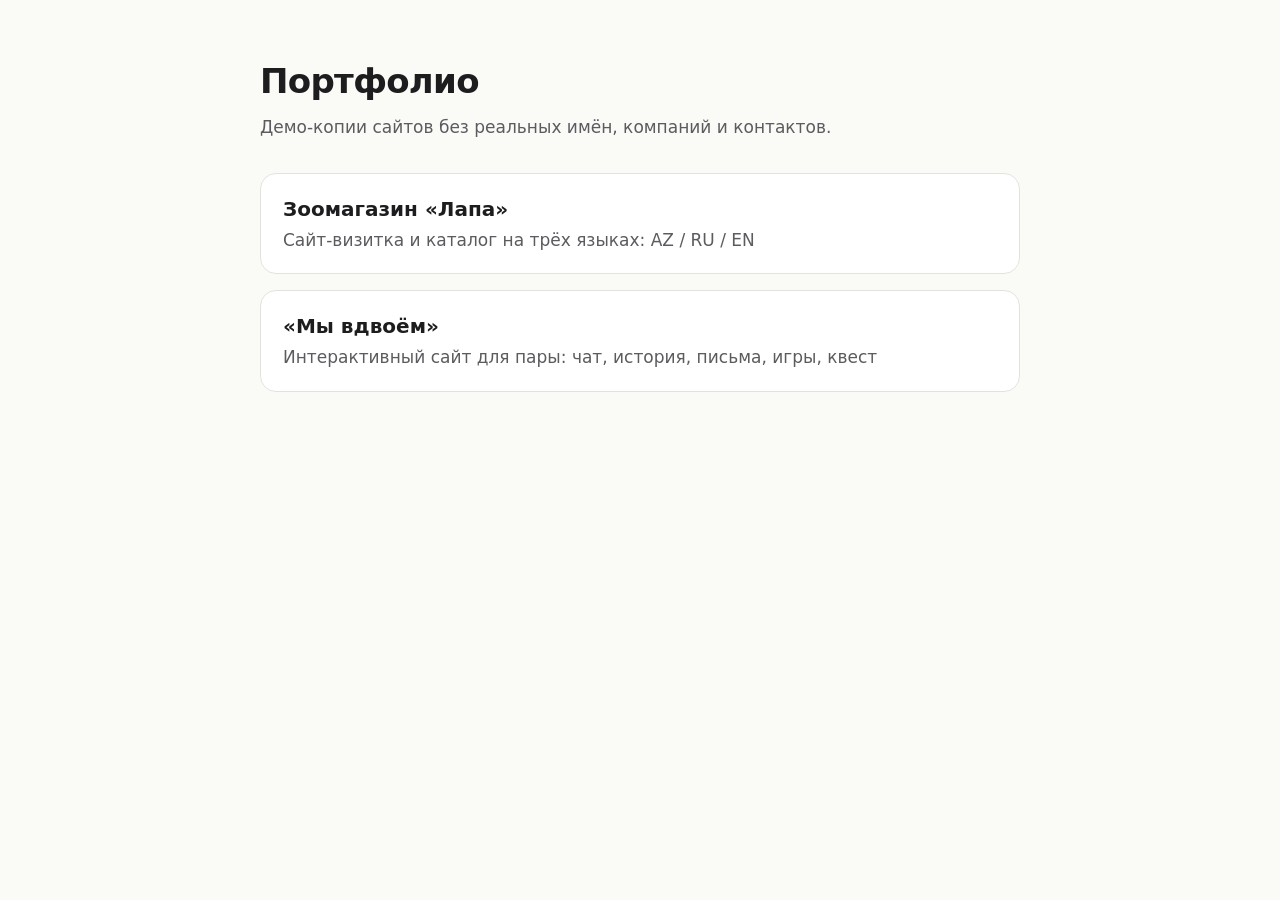
==== index.html @ 88671f01 "Portfolio: demo copies of the pet store and couple sites Pet store ("Лапа"): company name, logos, ph" ====
<!doctype html>
<html lang="ru">
<head>
<meta charset="utf-8">
<meta name="viewport" content="width=device-width, initial-scale=1">
<title>Портфолио</title>
<style>
  :root { color-scheme: light dark; --bg: #fafaf7; --ink: #1d1d1f; --muted: #5b5b60; --card: #fff; --line: #e3e3de; --accent: #007a3d; }
  @media (prefers-color-scheme: dark) { :root { --bg: #151516; --ink: #f2f2f2; --muted: #a9a9ad; --card: #1f1f21; --line: #333336; --accent: #4cc285; } }
  body { margin: 0; background: var(--bg); color: var(--ink); font: 17px/1.5 system-ui, -apple-system, "Segoe UI", sans-serif; }
  main { max-width: 760px; margin: 0 auto; padding: 56px 16px; }
  h1 { font-size: 34px; margin: 0 0 8px; letter-spacing: -0.02em; }
  p { color: var(--muted); margin: 0 0 32px; }
  ul { list-style: none; padding: 0; margin: 0; display: grid; gap: 16px; }
  a { display: block; padding: 20px 22px; background: var(--card); border: 1px solid var(--line); border-radius: 16px; color: inherit; text-decoration: none; }
  a:hover, a:focus-visible { border-color: var(--accent); }
  b { display: block; font-size: 20px; margin-bottom: 4px; }
  span { color: var(--muted); }
</style>
</head>
<body>
<main>
  <h1>Портфолио</h1>
  <p>Демо-копии сайтов без реальных имён, компаний и контактов.</p>
  <ul>
    <li><a href="zoo/"><b>Зоомагазин «Лапа»</b><span>Сайт-визитка и каталог на трёх языках: AZ / RU / EN</span></a></li>
    <li><a href="couple/"><b>«Мы вдвоём»</b><span>Интерактивный сайт для пары: чат, история, письма, игры, квест</span></a></li>
  </ul>
</main>
</body>
</html>
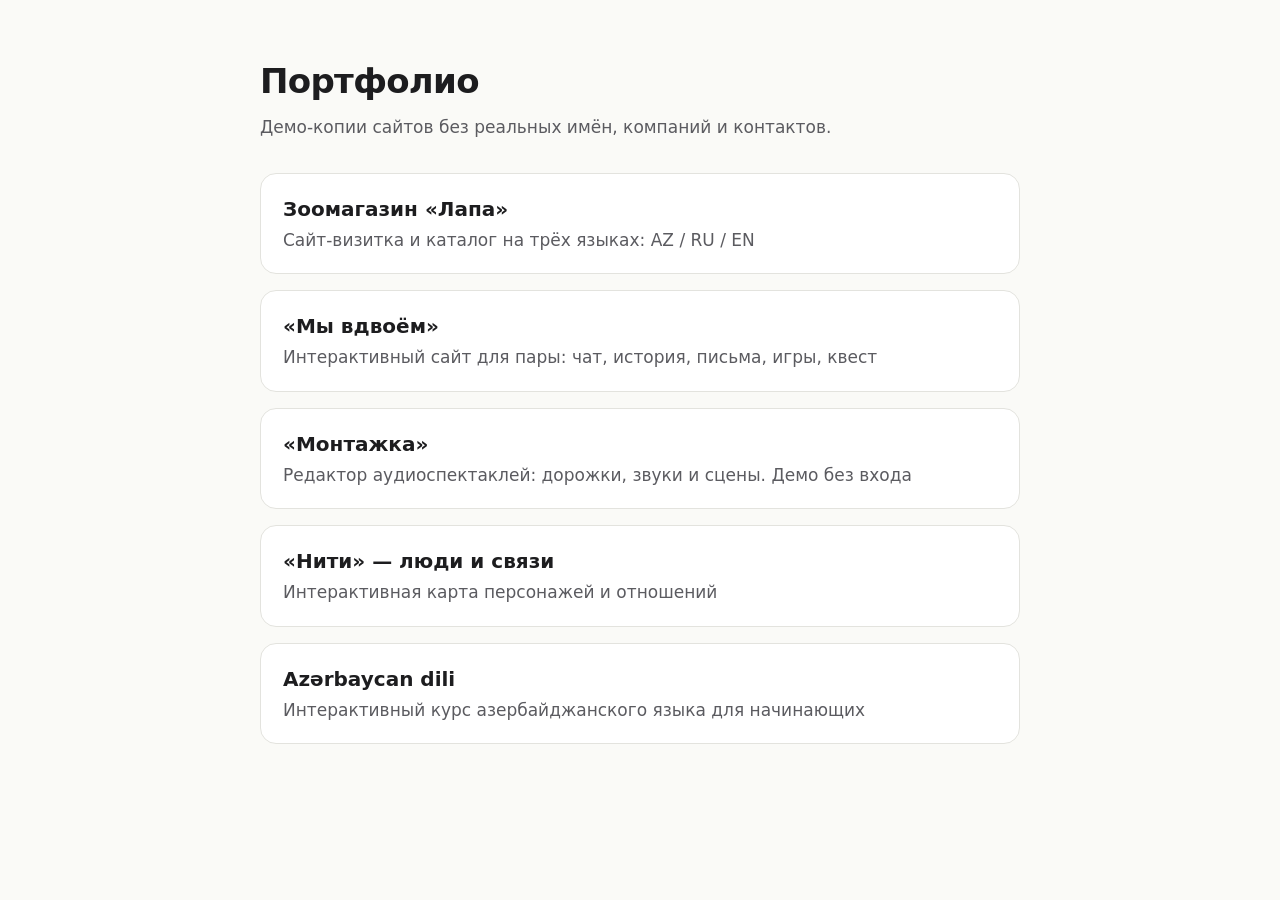
==== commit 9b2c3197: "Publish five portfolio demos on Firebase Hosting" ====
--- a/index.html
+++ b/index.html
@@ -25,6 +25,9 @@
   <ul>
     <li><a href="zoo/"><b>Зоомагазин «Лапа»</b><span>Сайт-визитка и каталог на трёх языках: AZ / RU / EN</span></a></li>
     <li><a href="couple/"><b>«Мы вдвоём»</b><span>Интерактивный сайт для пары: чат, история, письма, игры, квест</span></a></li>
+    <li><a href="montage/"><b>«Монтажка»</b><span>Редактор аудиоспектаклей: дорожки, звуки и сцены. Демо без входа</span></a></li>
+    <li><a href="niti/"><b>«Нити» — люди и связи</b><span>Интерактивная карта персонажей и отношений</span></a></li>
+    <li><a href="azerbaycan/"><b>Azərbaycan dili</b><span>Интерактивный курс азербайджанского языка для начинающих</span></a></li>
   </ul>
 </main>
 </body>
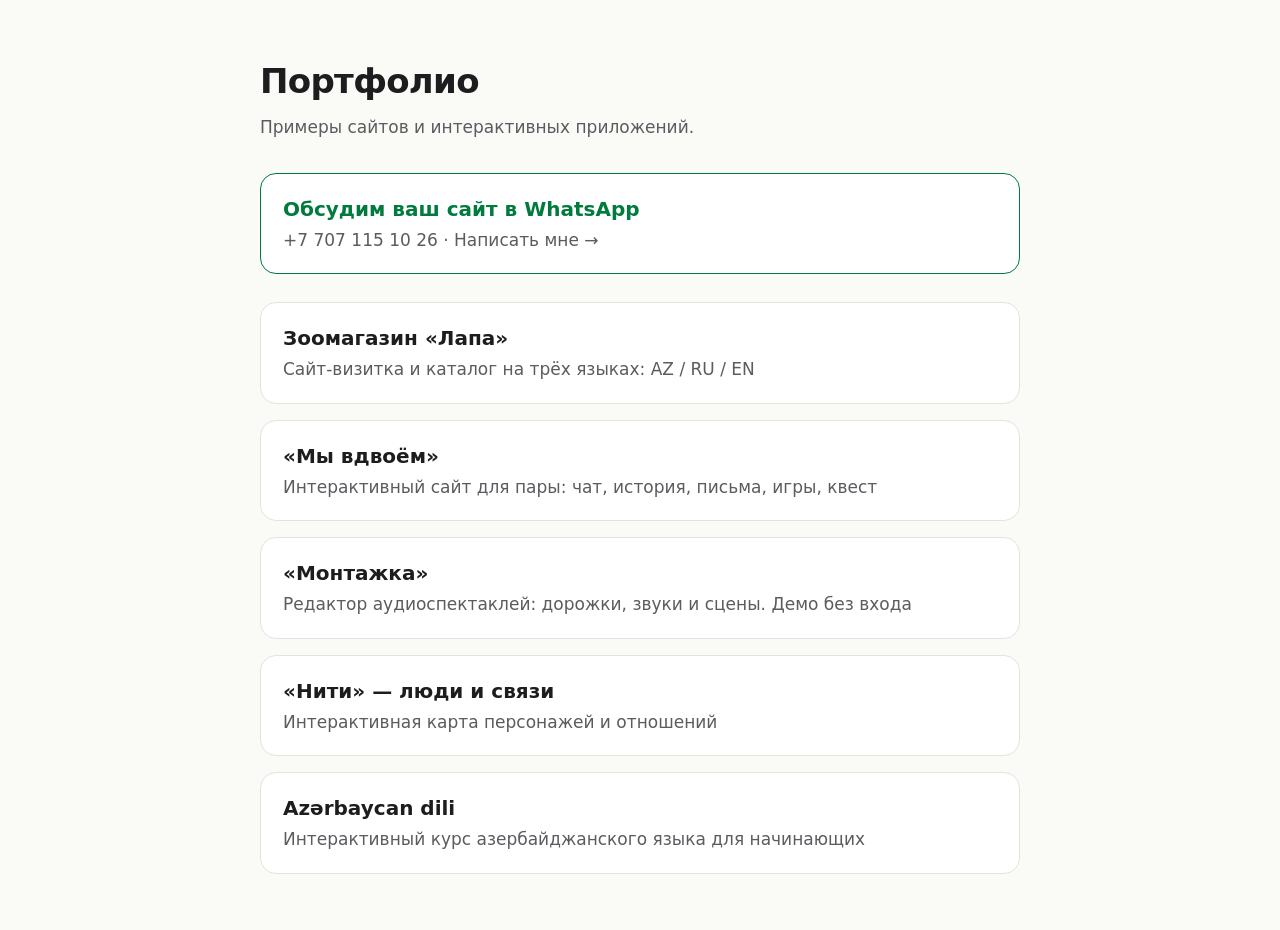
==== commit 334490fc: "Add WhatsApp contact to the portfolio" ====
--- a/index.html
+++ b/index.html
@@ -14,6 +14,8 @@
   ul { list-style: none; padding: 0; margin: 0; display: grid; gap: 16px; }
   a { display: block; padding: 20px 22px; background: var(--card); border: 1px solid var(--line); border-radius: 16px; color: inherit; text-decoration: none; }
   a:hover, a:focus-visible { border-color: var(--accent); }
+  .contact { margin: 0 0 28px; border-color: var(--accent); }
+  .contact b { color: var(--accent); }
   b { display: block; font-size: 20px; margin-bottom: 4px; }
   span { color: var(--muted); }
 </style>
@@ -21,7 +23,8 @@
 <body>
 <main>
   <h1>Портфолио</h1>
-  <p>Демо-копии сайтов без реальных имён, компаний и контактов.</p>
+  <p>Примеры сайтов и интерактивных приложений.</p>
+  <a class="contact" href="https://wa.me/77071151026" target="_blank" rel="noopener noreferrer"><b>Обсудим ваш сайт в WhatsApp</b><span>+7 707 115 10 26 · Написать мне →</span></a>
   <ul>
     <li><a href="zoo/"><b>Зоомагазин «Лапа»</b><span>Сайт-визитка и каталог на трёх языках: AZ / RU / EN</span></a></li>
     <li><a href="couple/"><b>«Мы вдвоём»</b><span>Интерактивный сайт для пары: чат, история, письма, игры, квест</span></a></li>
